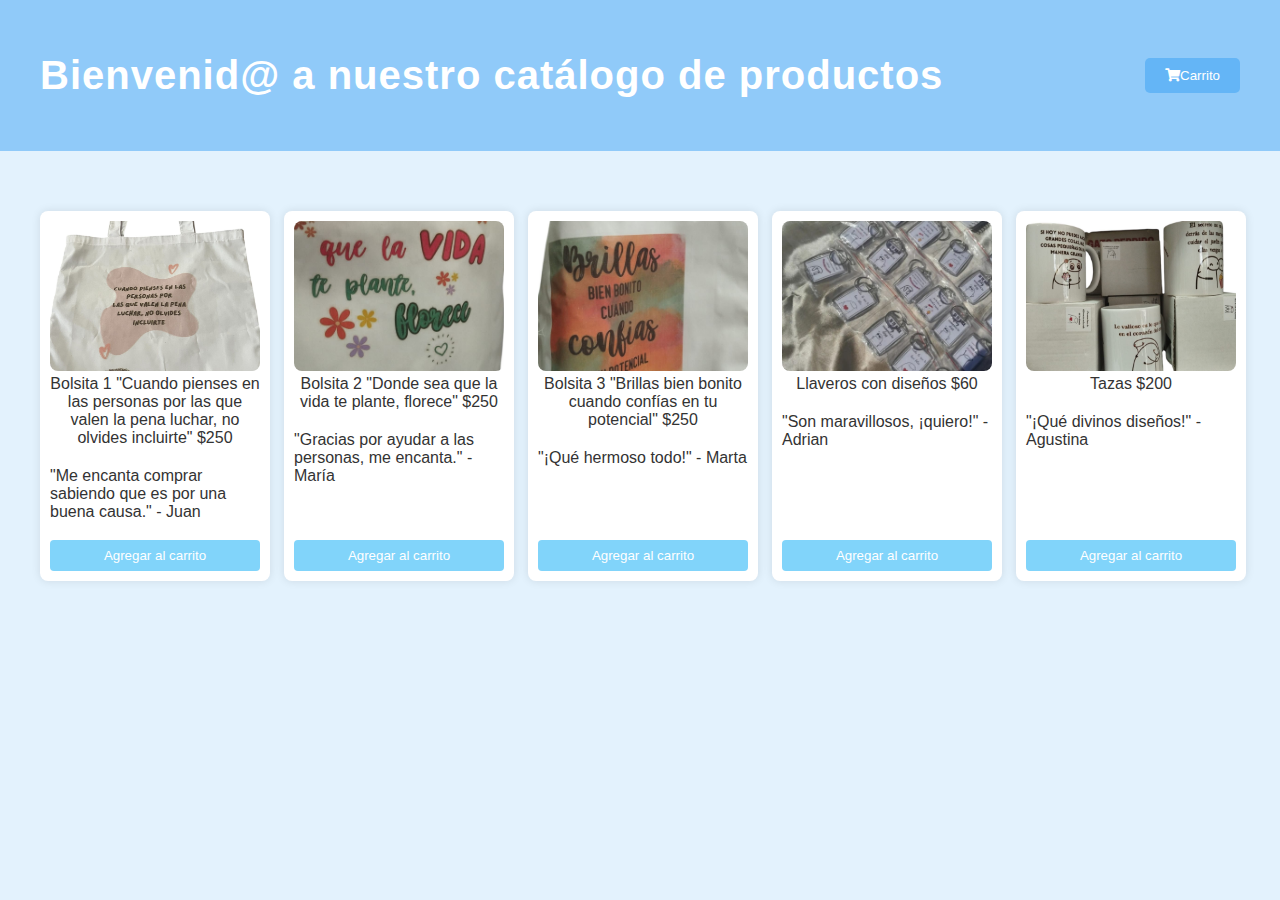
==== catalogo.html @ 3ae760f5 "mejore los colores y el tamaño del login" ====
<!DOCTYPE html>
<html lang="es">
<head>
    <meta charset="UTF-8">
    <meta name="viewport" content="width=device-width, initial-scale=1.0">
    <link rel="stylesheet" href="catalogo.css">
    <script src="script.js" defer></script>
    <link rel="stylesheet" href="https://cdnjs.cloudflare.com/ajax/libs/font-awesome/5.15.4/css/all.min.css">
    <title>Catálogo</title>
</head>
<body>
    <header>
        <div class="header-content">
            <h2>Bienvenid@ a nuestro catálogo de productos</h2>
            <button id="toggleCarritoBtn">
                <i class="fas fa-shopping-cart"></i>
                <span>Carrito</span>
            </button>
        </div>
    </header>

    <aside class="carrito-container" id="carritoContainer" style="display:none;">
        <h2>Carrito de Compras</h2>
        <div id="carritoItems">
            <p id="emptyCartMessage" class="empty-cart">El carrito está vacío.</p>
        </div>
        <div id="total">Total: $0</div>
        
        <button id="checkout" class="finalizar-compra-btn" onclick="finalizarCompra()">Finalizar Compra</button>
    </aside>

    <div class="main-container">
        <section class="catalog-container">
            <div class="product-grid">
                <div class="product">
                    <img src="bolsita1.1.jpg" width="200" alt="Bolsita 1 con el mensaje 'Cuando pienses en las personas por las que valen la pena luchar, no olvides incluirte'">
                    <div class="product-info">
                        <span>Bolsita 1 "Cuando pienses en las personas por las que valen la pena luchar, no olvides incluirte"</span>
                        <span>$250</span>
                    </div>
                    <p class="review">"Me encanta comprar sabiendo que es por una buena causa." - Juan</p>
                    <button onclick="agregarAlCarrito('Bolsita 1', 250)">Agregar al carrito</button>
                </div>

                <div class="product">
                    <img src="bolsita2.2.jpg" width="200" alt="Bolsita 2 'Donde sea que la vida te plante, florece'">
                    <div class="product-info">
                        <span>Bolsita 2 "Donde sea que la vida te plante, florece"</span>
                        <span>$250</span>
                    </div>
                    <p class="review">"Gracias por ayudar a las personas, me encanta." - María</p>
                    <button onclick="agregarAlCarrito('Bolsita 2', 250)">Agregar al carrito</button>
                </div>

                <div class="product">
                    <img src="bolsita3.3.jpg" alt="Bolsita 3 con el mensaje 'Brillas bien bonito cuando confías en tu potencial'" width="200">
                    <div class="product-info">
                        <span>Bolsita 3 "Brillas bien bonito cuando confías en tu potencial"</span>
                        <span>$250</span>
                    </div>
                    <p class="review">"¡Qué hermoso todo!" - Marta</p>
                    <button onclick="agregarAlCarrito('Bolsita 3', 250)">Agregar al carrito</button>
                </div>

                <div class="product">
                    <img src="llaveros.jpg" alt="Llaveros artesanales solidarios" width="200">
                    <div class="product-info">
                        <span>Llaveros con diseños</span>
                        <span>$60</span>
                    </div>
                    <p class="review">"Son maravillosos, ¡quiero!" - Adrian</p>
                    <button onclick="agregarAlCarrito('Llaveros', 60)">Agregar al carrito</button>
                </div>

                <div class="product">
                    <img src="tazas.1.jpg" alt="Tazas con diseños personalizados" width="200">
                    <div class="product-info">
                        <span>Tazas</span>
                        <span>$200</span>
                    </div>
                    <p class="review">"¡Qué divinos diseños!" - Agustina</p>
                    <button onclick="agregarAlCarrito('Tazas', 200)">Agregar al carrito</button>
                </div>
            </div>
        </section>
    </div>
</body>
</html>
---- catalogo.css ----
body {
    font-family: 'Poppins', sans-serif;
    background-color: #e3f2fd; /* Fondo celeste claro */
    margin: 0;
    padding: 0;
    color: #333;
    overflow-x: hidden;
}

/* Header */
header {
    text-align: center;
    padding: 20px;
    background-color: #90caf9; /* Celeste pastel */
    color: #fff;
    margin-bottom: 40px;
    position: relative;
}

.header-content {
    display: flex;
    justify-content: space-between;
    align-items: center;
    max-width: 1200px;
    margin: 0 auto;
}

h2 {
    font-size: 2.5rem;
    letter-spacing: 1px;
    flex: 1;
    text-align: left;
}

/* Botón de carrito */
#toggleCarritoBtn {
    background-color: #64b5f6; /* Celeste medio */
    color: white;
    border: none;
    padding: 10px 20px;
    cursor: pointer;
    border-radius: 5px;
    z-index: 1000;
    display: flex;
    align-items: center;
}

#toggleCarritoBtn img {
    width: 20px;
    height: 20px;
    margin-right: 8px;
}

#toggleCarritoBtn:hover {
    background-color: #42a5f5; /* Celeste más oscuro para hover */
}

/* Carrito dentro del encabezado */
.carrito-container {
    background-color: #f0f4ff; /* Fondo gris azulado claro */
    padding: 10px; /* Reducido padding para un contenedor más pequeño */
    width: 250px; /* Ancho reducido */
    position: absolute;
    top: 100px; /* Ajustado para estar más abajo y separado del botón */
    right: 20px;
    border: 2px solid #d7d7d7;
    border-radius: 10px;
    box-shadow: 0px 4px 20px rgba(0, 0, 0, 0.1);
    display: none;
    z-index: 999;
    max-height: 60vh; /* Limitar altura */
    overflow-y: auto;
    transition: transform 0.3s ease;
}

.carrito-container.open {
    display: block;
    transform: translateY(0);
}

/* Estilo del carrito */
.carrito-container h2 {
    margin-top: 0;
    font-size: 1.5rem; /* Ajustado para que sea más pequeño */
    color: #90caf9; /* Celeste pastel */
}

#carritoItems {
    margin: 10px 0; /* Ajustado para un espacio más pequeño */
}

/* Estilo de cada item en el carrito */
.carrito-item {
    padding: 10px; /* Ajustado para un padding más pequeño */
    border: 1px solid #ccc;
    margin: 5px 0; /* Ajustado para un margen más pequeño */
    border-radius: 5px;
    background-color: #ffffff; /* Fondo blanco para ítems */
    transition: background-color 0.2s;
}

.carrito-item:hover {
    background-color: #e1f5fe; /* Color celeste claro al pasar el mouse */
}

#total {
    font-size: 1.2rem; /* Ajustado para un tamaño más pequeño */
    margin-top: 10px; /* Ajustado para un margen más pequeño */
    font-weight: bold;
}

/* Botón de finalizar compra */
#checkout {
    background-color: #81d4fa; /* Celeste claro */
    color: white;
    padding: 10px 20px; /* Ajustado para un padding más pequeño */
    border: none;
    border-radius: 8px;
    cursor: pointer;
    font-size: 1rem; /* Tamaño de fuente ajustado */
    text-align: center;
    margin-top: 10px; /* Margen superior reducido */
    transition: background-color 0.3s ease, transform 0.2s;
    box-shadow: 0 4px 10px rgba(0, 0, 0, 0.2);
    width: 100%;
    border: 1px solid transparent;
}

#checkout:hover {
    background-color: #4fc3f7; /* Celeste más oscuro para hover */
    transform: scale(1.05);
    border: 1px solid #81d4fa; /* Borde en hover */
}

/* Agregar un efecto de foco */
#checkout:focus {
    outline: none;
    box-shadow: 0 0 0 2px rgba(255, 255, 255, 0.5), 0 0 0 4px rgba(129, 212, 250, 0.5);
}

/* Catálogo de productos */
.product-grid {
    display: grid;
    grid-template-columns: repeat(auto-fill, minmax(200px, 1fr));
    gap: 20px;
    padding: 20px;
    max-width: 1200px;
    margin: 0 auto;
}

/* Producto individual */
.product {
    width: 210px;
    height: 350px;
    background-color: #fff;
    padding: 10px;
    box-shadow: 0px 0px 10px rgba(0, 0, 0, 0.1);
    border-radius: 8px;
    transition: box-shadow 0.3s ease;
    display: flex;
    flex-direction: column;
    justify-content: space-between;
}

.product:hover {
    box-shadow: 0px 0px 15px rgba(0, 0, 0, 0.2);
}

.product img {
    width: 100%;
    height: 150px;
    border-radius: 8px;
    object-fit: cover;
}

.product-info {
    margin: 4px 0;
    font-size: 1rem;
    text-align: center;
}

/* Botón Agregar al carrito dentro del producto */
.product button {
    margin-top: auto;
    background-color: #81d4fa; /* Celeste claro */
    color: white;
    padding: 8px;
    border: none;
    border-radius: 4px;
    cursor: pointer;
    transition: background-color 0.3s ease;
    width: 100%;
}

.product button:hover {
    background-color: #4fc3f7; /* Celeste más oscuro para hover */
}

/* Estilo del carrito */
.remove-button {
    background-color: #e74c3c; /* Rojo para eliminar */
    color: white;
    padding: 5px 10px;
    border: none;
    cursor: pointer;
    margin-left: 10px;
    transition: background-color 0.3s ease;
}

.remove-button:hover {
    background-color: #c0392b; /* Rojo oscuro para hover */
}

/* Cart Empty Message */
.empty-cart {
    font-size: 1.2rem;
    color: #999;
}

/* Responsive Styles */
@media (max-width: 768px) {
    .header-content {
        flex-direction: column;
        align-items: center;
    }

    .product-grid {
        grid-template-columns: 1fr; /* Un solo producto por fila en pantallas pequeñas */
    }

    .carrito-container {
        position: relative;
        width: 100%;
        top: 0;
        right: 0;
    }

    #toggleCarritoBtn {
        margin-top: 10px;
    }
}
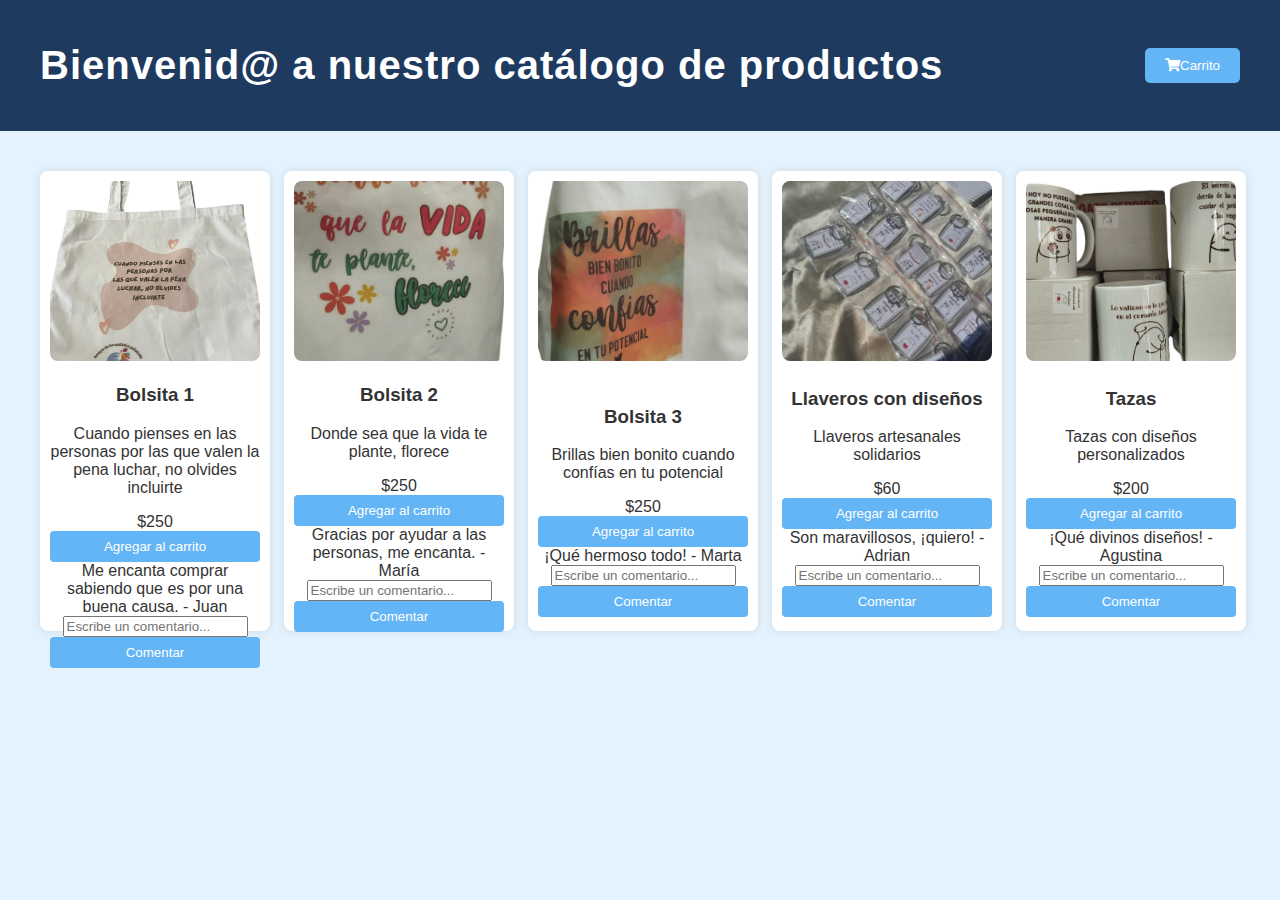
==== commit 7f46d21c: "hice cambios en la presentacion al finalizar la compra" ====
--- a/catalogo.html
+++ b/catalogo.html
@@ -31,63 +31,11 @@
 
     <div class="main-container">
         <section class="catalog-container">
-            <div class="product-grid">
-                <div class="product">
-                    <img src="bolsita1.1.jpg" width="200" alt="Bolsita 1 con el mensaje 'Cuando pienses en las personas por las que valen la pena luchar, no olvides incluirte'">
-                    <div class="product-info">
-                        <span>Bolsita 1 "Cuando pienses en las personas por las que valen la pena luchar, no olvides incluirte"</span>
-                        <span>$250</span>
-                    </div>
-                    <p class="review">"Me encanta comprar sabiendo que es por una buena causa." - Juan</p>
-                    <button onclick="agregarAlCarrito('Bolsita 1', 250)">Agregar al carrito</button>
-                </div>
-
-                <div class="product">
-                    <img src="bolsita2.2.jpg" width="200" alt="Bolsita 2 'Donde sea que la vida te plante, florece'">
-                    <div class="product-info">
-                        <span>Bolsita 2 "Donde sea que la vida te plante, florece"</span>
-                        <span>$250</span>
-                    </div>
-                    <p class="review">"Gracias por ayudar a las personas, me encanta." - María</p>
-                    <button onclick="agregarAlCarrito('Bolsita 2', 250)">Agregar al carrito</button>
-                </div>
-
-                <div class="product">
-                    <img src="bolsita3.3.jpg" alt="Bolsita 3 con el mensaje 'Brillas bien bonito cuando confías en tu potencial'" width="200">
-                    <div class="product-info">
-                        <span>Bolsita 3 "Brillas bien bonito cuando confías en tu potencial"</span>
-                        <span>$250</span>
-                    </div>
-                    <p class="review">"¡Qué hermoso todo!" - Marta</p>
-                    <button onclick="agregarAlCarrito('Bolsita 3', 250)">Agregar al carrito</button>
-                </div>
-
-                <div class="product">
-                    <img src="llaveros.jpg" alt="Llaveros artesanales solidarios" width="200">
-                    <div class="product-info">
-                        <span>Llaveros con diseños</span>
-                        <span>$60</span>
-                    </div>
-                    <p class="review">"Son maravillosos, ¡quiero!" - Adrian</p>
-                    <button onclick="agregarAlCarrito('Llaveros', 60)">Agregar al carrito</button>
-                </div>
-
-                <div class="product">
-                    <img src="tazas.1.jpg" alt="Tazas con diseños personalizados" width="200">
-                    <div class="product-info">
-                        <span>Tazas</span>
-                        <span>$200</span>
-                    </div>
-                    <p class="review">"¡Qué divinos diseños!" - Agustina</p>
-                    <button onclick="agregarAlCarrito('Tazas', 200)">Agregar al carrito</button>
-                </div>
+            <div class="product-grid" id="productGrid">
             </div>
         </section>
     </div>
+</div>
 </body>
 </html>
 
-
-
-
-
--- a/catalogo.css
+++ b/catalogo.css
@@ -1,3 +1,5 @@
+@import url('https://fonts.googleapis.com/css2?family=Arima:wght@100..700&family=Cormorant&display=swap');
+
 body {
     font-family: 'Poppins', sans-serif;
     background-color: #e3f2fd; /* Fondo celeste claro */
@@ -10,10 +12,10 @@
 /* Header */
 header {
     text-align: center;
-    padding: 20px;
-    background-color: #90caf9; /* Celeste pastel */
+    padding: 10px;
+    background-color: #1e3a5f; /* Azul oscuro */
     color: #fff;
-    margin-bottom: 40px;
+    margin-bottom: 20px;
     position: relative;
 }
 
@@ -34,7 +36,7 @@
 
 /* Botón de carrito */
 #toggleCarritoBtn {
-    background-color: #64b5f6; /* Celeste medio */
+    background-color: #64b5f6; 
     color: white;
     border: none;
     padding: 10px 20px;
@@ -52,13 +54,12 @@
 }
 
 #toggleCarritoBtn:hover {
-    background-color: #42a5f5; /* Celeste más oscuro para hover */
-}
-
-/* Carrito dentro del encabezado */
+    background-color: #42a5f5; 
+}
+
 .carrito-container {
-    background-color: #f0f4ff; /* Fondo gris azulado claro */
-    padding: 10px; /* Reducido padding para un contenedor más pequeño */
+    background-color: #f0f4ff; 
+    padding: 10px; 
     width: 250px; /* Ancho reducido */
     position: absolute;
     top: 100px; /* Ajustado para estar más abajo y separado del botón */
@@ -82,7 +83,7 @@
 .carrito-container h2 {
     margin-top: 0;
     font-size: 1.5rem; /* Ajustado para que sea más pequeño */
-    color: #90caf9; /* Celeste pastel */
+    color: #64b5f6; /* Azul claro */
 }
 
 #carritoItems {
@@ -132,7 +133,6 @@
     border: 1px solid #81d4fa; /* Borde en hover */
 }
 
-/* Agregar un efecto de foco */
 #checkout:focus {
     outline: none;
     box-shadow: 0 0 0 2px rgba(255, 255, 255, 0.5), 0 0 0 4px rgba(129, 212, 250, 0.5);
@@ -151,7 +151,7 @@
 /* Producto individual */
 .product {
     width: 210px;
-    height: 350px;
+    height: 440px;
     background-color: #fff;
     padding: 10px;
     box-shadow: 0px 0px 10px rgba(0, 0, 0, 0.1);
@@ -168,7 +168,7 @@
 
 .product img {
     width: 100%;
-    height: 150px;
+    height: 180px;
     border-radius: 8px;
     object-fit: cover;
 }
@@ -182,7 +182,7 @@
 /* Botón Agregar al carrito dentro del producto */
 .product button {
     margin-top: auto;
-    background-color: #81d4fa; /* Celeste claro */
+    background-color: #64b5f6; /* Azul claro */
     color: white;
     padding: 8px;
     border: none;
@@ -193,7 +193,7 @@
 }
 
 .product button:hover {
-    background-color: #4fc3f7; /* Celeste más oscuro para hover */
+    background-color: #42a5f5; /* Azul más oscuro para hover */
 }
 
 /* Estilo del carrito */
@@ -209,6 +209,61 @@
 
 .remove-button:hover {
     background-color: #c0392b; /* Rojo oscuro para hover */
+}
+
+/* Sector de comentarios */
+.comment-section {
+    display: flex;
+    flex-direction: column;
+    gap: 10px;
+    margin: 20px 0;
+}
+
+.comment {
+    background-color: #f0f4ff; /* Fondo azul claro */
+    border-left: 5px solid #64b5f6; /* Borde azul */
+    padding: 10px;
+    border-radius: 4px;
+    font-family: 'Cormorant', serif; /* Fuente del comentario */
+    color: #1e3a5f; /* Texto azul oscuro */
+    display: flex;
+    align-items: center;
+    height: 80px; /* Altura estándar para comentarios */
+    overflow: hidden;
+}
+
+.comment p {
+    margin: 0;
+    font-size: 1rem;
+    line-height: 1.5;
+    width: 100%;
+}
+
+/* Alineación de los textos y botones de comentarios */
+.comment-input-section {
+    display: flex;
+    gap: 10px;
+}
+
+.comment-input {
+    flex-grow: 1;
+    padding: 8px;
+    border-radius: 4px;
+    border: 1px solid #ccc;
+}
+
+.comment-button {
+    background-color: #64b5f6;
+    color: white;
+    padding: 8px 16px;
+    border: none;
+    border-radius: 4px;
+    cursor: pointer;
+    transition: background-color 0.3s ease;
+}
+
+.comment-button:hover {
+    background-color: #42a5f5;
 }
 
 /* Cart Empty Message */
@@ -225,7 +280,7 @@
     }
 
     .product-grid {
-        grid-template-columns: 1fr; /* Un solo producto por fila en pantallas pequeñas */
+        grid-template-columns: 1fr; 
     }
 
     .carrito-container {
@@ -239,3 +294,30 @@
         margin-top: 10px;
     }
 }
+
+.mensaje-gracias {
+    background-color: #d4edda; /* Color verde claro */
+    color: #155724; /* Texto en color verde oscuro */
+    padding: 20px;
+    border-radius: 8px;
+    margin: 20px auto;
+    width: 80%;
+    max-width: 600px;
+    text-align: center;
+    font-family: Arial, sans-serif;
+}
+
+.mensaje-gracias h3 {
+    font-size: 1.5rem;
+    font-weight: bold;
+}
+
+.mensaje-gracias p {
+    font-size: 1.1rem;
+}
+
+.mensaje-gracias pre {
+    background-color: #f8f9fa; /* Fondo gris claro para los detalles de la compra */
+    padding: 10px;
+    border-radius: 5px;
+}
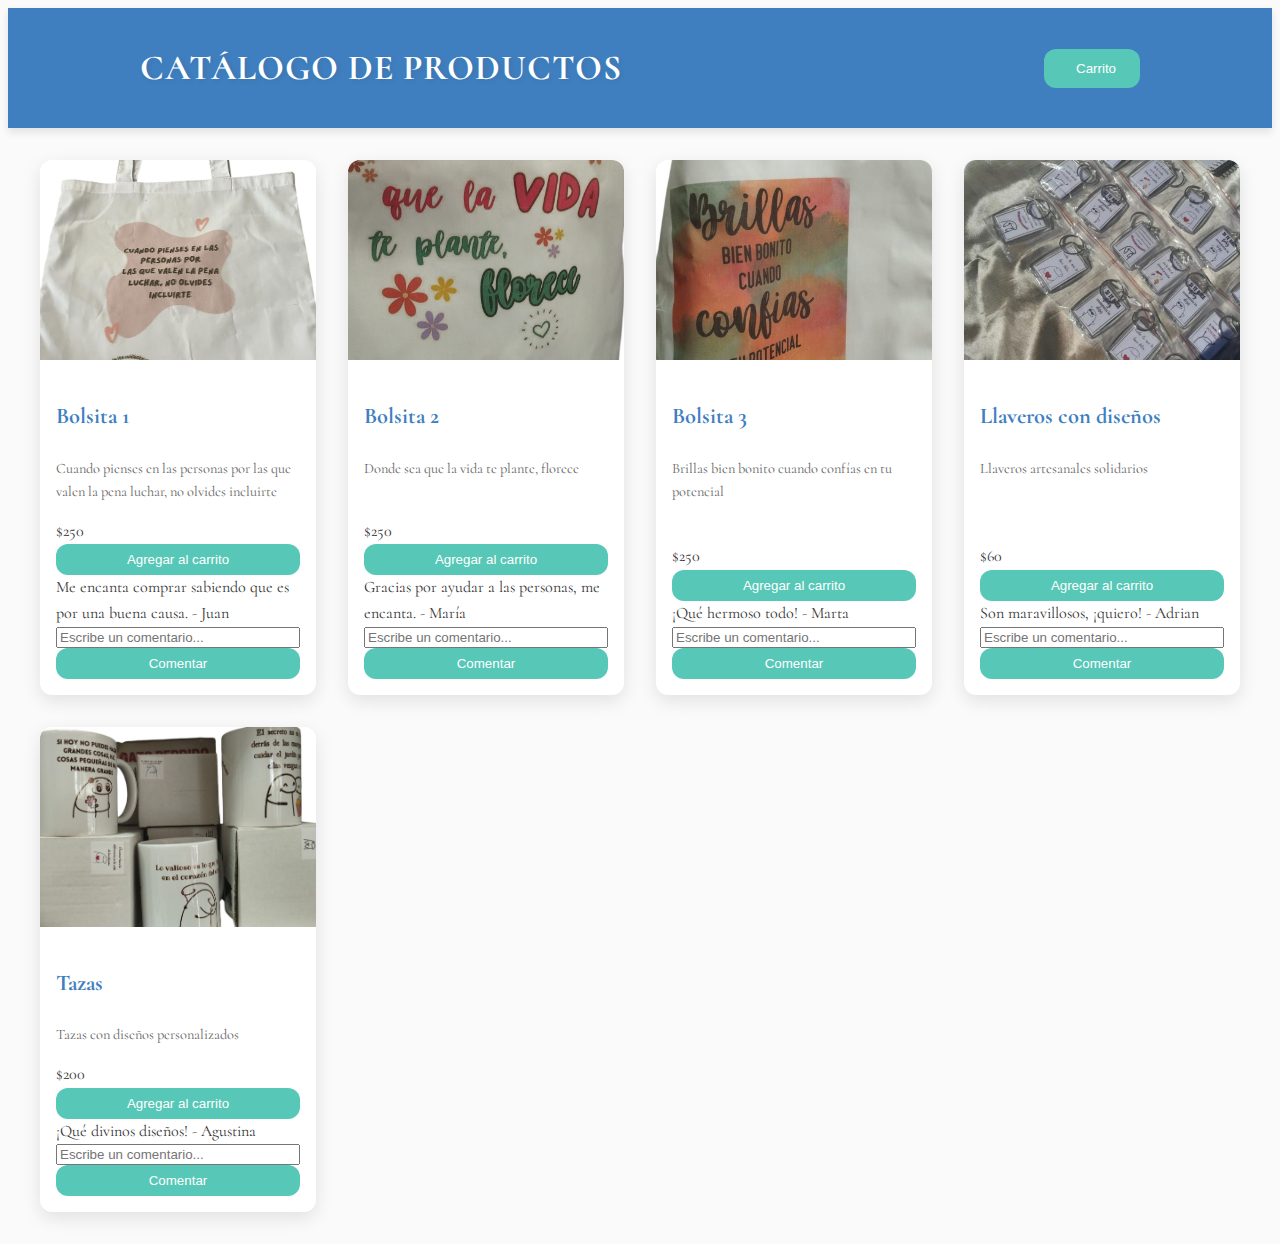
==== commit b3ed8eba: "agregue la alerta al agregar un comentario" ====
--- a/catalogo.html
+++ b/catalogo.html
@@ -5,37 +5,41 @@
     <meta name="viewport" content="width=device-width, initial-scale=1.0">
     <link rel="stylesheet" href="catalogo.css">
     <script src="script.js" defer></script>
-    <link rel="stylesheet" href="https://cdnjs.cloudflare.com/ajax/libs/font-awesome/5.15.4/css/all.min.css">
-    <title>Catálogo</title>
+    <link href="https://fonts.googleapis.com/css2?family=Arima:wght@100..700&family=Cormorant" rel="stylesheet">
+    <title>Catálogo de Productos</title>
 </head>
 <body>
     <header>
+        <div id="mensajeCompra" class="mensaje-gracias" style="display: none;"></div>
         <div class="header-content">
-            <h2>Bienvenid@ a nuestro catálogo de productos</h2>
-            <button id="toggleCarritoBtn">
+            <h1>Catálogo de Productos</h1>
+            <button id="toggleCarritoBtn" aria-label="Ver carrito">
                 <i class="fas fa-shopping-cart"></i>
                 <span>Carrito</span>
             </button>
         </div>
     </header>
 
-    <aside class="carrito-container" id="carritoContainer" style="display:none;">
-        <h2>Carrito de Compras</h2>
-        <div id="carritoItems">
-            <p id="emptyCartMessage" class="empty-cart">El carrito está vacío.</p>
-        </div>
-        <div id="total">Total: $0</div>
-        
-        <button id="checkout" class="finalizar-compra-btn" onclick="finalizarCompra()">Finalizar Compra</button>
-    </aside>
+    <main class="main-container">
+        <aside class="carrito-container" id="carritoContainer">
+            <h2>Carrito de Compras</h2>
+            <div id="carritoItems">
+                <p id="emptyCartMessage" class="empty-cart">El carrito está vacío.</p>
+            </div>
+            <div id="total">Total: $0</div>
+            <button id="checkout" class="finalizar-compra-btn" onclick="finalizarCompra()">Finalizar Compra</button>
+        </aside>
 
-    <div class="main-container">
         <section class="catalog-container">
-            <div class="product-grid" id="productGrid">
-            </div>
+            <div class="product-grid" id="productGrid"></div>
         </section>
-    </div>
-</div>
+    </main>
+    
+    <div id="overlay"></div>
+
+    <div id="comentarioAlerta" class="alerta-comentario hide">
+        <i class="fa fa-check-circle"></i> Comentario agregado exitosamente!
+        <button class="cerrar-alerta">&times;</button>
+    </div>    
 </body>
 </html>
-
--- a/catalogo.css
+++ b/catalogo.css
@@ -1,323 +1,354 @@
-@import url('https://fonts.googleapis.com/css2?family=Arima:wght@100..700&family=Cormorant&display=swap');
-
+:root {
+    --color-primary: #3f7fbf; /* Azul profesional y suave */
+    --color-secondary: #57c7b7; /* Verde agua más suave y fresco */
+    --color-accent: #ff8c42; /* Naranja cálido, pero no tan brillante */
+    --color-background: #fafafa; /* Fondo suave y claro */
+    --color-text: #333333; /* Texto oscuro, suave pero legible */
+    --color-white: #ffffff; /* Blanco puro */
+    --border-radius: 12px; /* Bordes más suaves */
+    --box-shadow: 0 6px 18px rgba(0, 0, 0, 0.1); /* Sombra más suave */
+}
+
+@import url('https://fonts.googleapis.com/css2?family=Arima:wght@100..700&family=Cormorant');
+
+/* ------------------------------------------------------------- */
+/* Fuentes */
 body {
-    font-family: 'Poppins', sans-serif;
-    background-color: #e3f2fd; /* Fondo celeste claro */
-    margin: 0;
-    padding: 0;
-    color: #333;
-    overflow-x: hidden;
-}
-
-/* Header */
+    font-family: 'Cormorant', serif;
+    background-color: var(--color-background);
+    color: var(--color-text);
+    line-height: 1.6;
+}
+
+/* ------------------------------------------------------------- */
+/* Estilos de contenedores */
+#mensajeCompra {
+    display: none;
+    position: fixed;
+    top: 50%;
+    left: 50%;
+    transform: translate(-50%, -50%);
+    background-color: var(--color-white);
+    padding: 2rem;
+    border-radius: var(--border-radius);
+    box-shadow: 0 4px 12px rgba(0, 0, 0, 0.15);
+    z-index: 1000;
+    max-width: 600px;
+    width: 100%;
+    text-align: center;
+    font-family: 'Roboto', sans-serif;
+}
+
+#overlay {
+    display: none;
+    position: fixed;
+    top: 0;
+    left: 0;
+    width: 100%;
+    height: 100%;
+    background-color: rgba(0, 0, 0, 0.4);
+    z-index: 999;
+}
+
+/* ------------------------------------------------------------- */
+/* Estilos de botones */
+.aceptar-btn, .finalizar-compra-btn, .remove-button, #toggleCarritoBtn {
+    background-color: var(--color-secondary);
+    color: var(--color-white);
+    border: none;
+    padding: 0.75rem 1.5rem;
+    border-radius: var(--border-radius);
+    cursor: pointer;
+    transition: background-color 0.3s ease, transform 0.2s ease;
+    font-weight: 500;
+    font-family: 'Roboto', sans-serif;
+}
+
+.aceptar-btn:hover, .finalizar-compra-btn:hover, #toggleCarritoBtn:hover {
+    background-color: #42a5f5;
+    transform: translateY(-2px);
+}
+
+.aceptar-btn {
+    background-color: #cf2323;
+    padding: 1rem 2rem;
+    font-size: 1.1rem;
+    font-weight: 600;
+    box-shadow: 0 4px 10px rgba(0, 0, 0, 0.2);
+}
+
+.aceptar-btn:hover {
+    background-color: #cf2323;
+    transform: translateY(-3px);
+    box-shadow: 0 6px 15px rgba(0, 0, 0, 0.3);
+}
+
+.remove-button {
+    background-color: #f44336;
+    font-weight: 600;
+    font-size: 0.9rem;
+    box-shadow: 0 4px 8px rgba(0, 0, 0, 0.15);
+    text-transform: uppercase;
+    letter-spacing: 0.5px;
+}
+
+.remove-button:hover {
+    background-color: #e53935;
+    transform: translateY(-3px);
+    box-shadow: 0 6px 15px rgba(0, 0, 0, 0.2);
+}
+
+#toggleCarritoBtn {
+    display: flex;
+    align-items: center;
+}
+
+#toggleCarritoBtn i {
+    margin-right: 0.5rem;
+}
+
+/* ------------------------------------------------------------- */
+/* Estructura de la página */
 header {
-    text-align: center;
-    padding: 10px;
-    background-color: #1e3a5f; /* Azul oscuro */
-    color: #fff;
-    margin-bottom: 20px;
-    position: relative;
+    background-color: var(--color-primary);
+    color: var(--color-white);
+    padding: 0.5rem;
+    box-shadow: 0 4px 8px rgba(0, 0, 0, 0.1);
 }
 
 .header-content {
     display: flex;
     justify-content: space-between;
     align-items: center;
+    max-width: 1000px;
+    margin: 0 auto;
+    padding: 0.02rem;
+}
+
+h1 {
+    font-size: 2.2rem;
+    font-family: 'Cormorant', serif;
+    color: var(--color-white);
+    text-transform: uppercase;
+    text-shadow: 2px 2px 5px rgba(0, 0, 0, 0.1);
+    letter-spacing: 1px;
+}
+
+.main-container {
+    display: flex;
     max-width: 1200px;
-    margin: 0 auto;
-}
-
-h2 {
-    font-size: 2.5rem;
-    letter-spacing: 1px;
-    flex: 1;
-    text-align: left;
-}
-
-/* Botón de carrito */
-#toggleCarritoBtn {
-    background-color: #64b5f6; 
-    color: white;
-    border: none;
-    padding: 10px 20px;
-    cursor: pointer;
-    border-radius: 5px;
-    z-index: 1000;
-    display: flex;
-    align-items: center;
-}
-
-#toggleCarritoBtn img {
-    width: 20px;
-    height: 20px;
-    margin-right: 8px;
-}
-
-#toggleCarritoBtn:hover {
-    background-color: #42a5f5; 
+    margin: 2rem auto;
+    padding: 0 1rem;
+    gap: 2rem;
 }
 
 .carrito-container {
-    background-color: #f0f4ff; 
-    padding: 10px; 
-    width: 250px; /* Ancho reducido */
-    position: absolute;
-    top: 100px; /* Ajustado para estar más abajo y separado del botón */
-    right: 20px;
-    border: 2px solid #d7d7d7;
-    border-radius: 10px;
-    box-shadow: 0px 4px 20px rgba(0, 0, 0, 0.1);
-    display: none;
-    z-index: 999;
-    max-height: 60vh; /* Limitar altura */
+    background-color: var(--color-white);
+    padding: 1.5rem;
+    border-radius: var(--border-radius);
+    box-shadow: var(--box-shadow);
+    width: 300px;
+    position: sticky;
+    top: 2rem;
+    align-self: flex-start;
+    max-height: calc(100vh - 4rem);
     overflow-y: auto;
-    transition: transform 0.3s ease;
-}
-
-.carrito-container.open {
-    display: block;
-    transform: translateY(0);
-}
-
-/* Estilo del carrito */
+}
+
 .carrito-container h2 {
-    margin-top: 0;
-    font-size: 1.5rem; /* Ajustado para que sea más pequeño */
-    color: #64b5f6; /* Azul claro */
+    margin-bottom: 1rem;
+    font-size: 1.4rem;
+    color: var(--color-primary);
+    border-bottom: 2px solid var(--color-accent);
+    padding-bottom: 0.5rem;
 }
 
 #carritoItems {
-    margin: 10px 0; /* Ajustado para un espacio más pequeño */
-}
-
-/* Estilo de cada item en el carrito */
-.carrito-item {
-    padding: 10px; /* Ajustado para un padding más pequeño */
-    border: 1px solid #ccc;
-    margin: 5px 0; /* Ajustado para un margen más pequeño */
-    border-radius: 5px;
-    background-color: #ffffff; /* Fondo blanco para ítems */
-    transition: background-color 0.2s;
-}
-
-.carrito-item:hover {
-    background-color: #e1f5fe; /* Color celeste claro al pasar el mouse */
+    margin-bottom: 1rem;
 }
 
 #total {
-    font-size: 1.2rem; /* Ajustado para un tamaño más pequeño */
-    margin-top: 10px; /* Ajustado para un margen más pequeño */
     font-weight: bold;
-}
-
-/* Botón de finalizar compra */
-#checkout {
-    background-color: #81d4fa; /* Celeste claro */
-    color: white;
-    padding: 10px 20px; /* Ajustado para un padding más pequeño */
-    border: none;
-    border-radius: 8px;
-    cursor: pointer;
-    font-size: 1rem; /* Tamaño de fuente ajustado */
+    margin: 1rem 0;
+    font-size: 1.1rem;
+}
+
+.mensaje-gracias {
+    background-color: #d4edda;
+    color: #155724;
+    padding: 2rem;
+    border-radius: var(--border-radius);
     text-align: center;
-    margin-top: 10px; /* Margen superior reducido */
-    transition: background-color 0.3s ease, transform 0.2s;
-    box-shadow: 0 4px 10px rgba(0, 0, 0, 0.2);
-    width: 100%;
-    border: 1px solid transparent;
-}
-
-#checkout:hover {
-    background-color: #4fc3f7; /* Celeste más oscuro para hover */
-    transform: scale(1.05);
-    border: 1px solid #81d4fa; /* Borde en hover */
-}
-
-#checkout:focus {
-    outline: none;
-    box-shadow: 0 0 0 2px rgba(255, 255, 255, 0.5), 0 0 0 4px rgba(129, 212, 250, 0.5);
-}
-
-/* Catálogo de productos */
+    max-width: 600px;
+    margin: 2rem auto;
+    box-shadow: var(--box-shadow);
+}
+
+/* ------------------------------------------------------------- */
+/* Contenedores de productos */
+.catalog-container {
+    flex-grow: 1;
+}
+
 .product-grid {
     display: grid;
-    grid-template-columns: repeat(auto-fill, minmax(200px, 1fr));
-    gap: 20px;
-    padding: 20px;
-    max-width: 1200px;
-    margin: 0 auto;
-}
-
-/* Producto individual */
+    grid-template-columns: repeat(auto-fill, minmax(250px, 1fr));
+    gap: 2rem;
+}
+
 .product {
-    width: 210px;
-    height: 440px;
-    background-color: #fff;
-    padding: 10px;
-    box-shadow: 0px 0px 10px rgba(0, 0, 0, 0.1);
-    border-radius: 8px;
-    transition: box-shadow 0.3s ease;
+    background-color: var(--color-white);
+    border-radius: var(--border-radius);
+    box-shadow: var(--box-shadow);
+    overflow: hidden;
+    transition: transform 0.3s ease, box-shadow 0.3s ease;
     display: flex;
     flex-direction: column;
-    justify-content: space-between;
+    height: 100%;
 }
 
 .product:hover {
-    box-shadow: 0px 0px 15px rgba(0, 0, 0, 0.2);
+    transform: translateY(-5px);
+    box-shadow: 0 4px 8px rgba(0, 0, 0, 0.15);
 }
 
 .product img {
     width: 100%;
-    height: 180px;
-    border-radius: 8px;
+    height: 200px;
     object-fit: cover;
 }
 
 .product-info {
-    margin: 4px 0;
-    font-size: 1rem;
-    text-align: center;
-}
-
-/* Botón Agregar al carrito dentro del producto */
+    padding: 1rem;
+    display: flex;
+    flex-direction: column;
+    flex-grow: 1;
+}
+
+.product h3 {
+    margin-bottom: 0.5rem;
+    font-size: 1.4rem;
+    color: var(--color-primary);
+}
+
+.product p {
+    margin-bottom: 1rem;
+    font-size: 0.9rem;
+    color: #666;
+    flex-grow: 1;
+}
+
+.product .price {
+    font-weight: bold;
+    font-size: 1.2rem;
+    margin-bottom: 0.5rem;
+}
+
 .product button {
-    margin-top: auto;
-    background-color: #64b5f6; /* Azul claro */
-    color: white;
-    padding: 8px;
+    background-color: var(--color-secondary);
+    color: var(--color-white);
     border: none;
-    border-radius: 4px;
+    padding: 0.5rem;
+    border-radius: var(--border-radius);
     cursor: pointer;
     transition: background-color 0.3s ease;
+    font-weight: 500;
+    margin-top: auto;
+}
+
+.product button:hover {
+    background-color: #42a5f5;
+}
+
+/* ------------------------------------------------------------- */
+/* Comentarios */
+.comment {
+    background-color: #f4f9fb;
+    border-left: 4px solid var(--color-secondary);
+    padding: 0.75rem;
+    margin-bottom: 0.75rem;
+    font-family: 'Cormorant', serif;
+    font-size: 0.95rem;
+    border-radius: 0 var(--border-radius) var(--border-radius) 0;
+}
+
+.comment p {
+    color: #333;
+}
+
+.comment-footer {
+    display: flex;
+    justify-content: space-between;
+    align-items: center;
+    margin-top: 0.5rem;
+}
+
+.comment-footer span {
+    font-weight: 600;
+    font-size: 0.9rem;
+    color: #999;
+}
+
+/* Estilo para la alerta de comentario */
+.alerta-comentario {
+    position: fixed;
+    top: 20px;
+    left: 50%;
+    transform: translateX(-50%);
+    background-color: #d4edda; /* Verde claro para el éxito */
+    color: #155724; /* Color oscuro para el texto */
+    padding: 1rem;
+    border-radius: var(--border-radius);
+    box-shadow: var(--box-shadow);
+    z-index: 1001;
+    max-width: 500px;
     width: 100%;
-}
-
-.product button:hover {
-    background-color: #42a5f5; /* Azul más oscuro para hover */
-}
-
-/* Estilo del carrito */
-.remove-button {
-    background-color: #e74c3c; /* Rojo para eliminar */
-    color: white;
-    padding: 5px 10px;
+    display: none; /* Ocultada por defecto */
+    align-items: center;
+    justify-content: space-between;
+    font-family: 'Roboto', sans-serif;
+    font-size: 1rem;
+    animation: fadeIn 0.5s ease-in-out;
+}
+
+.alerta-comentario i {
+    margin-right: 1rem;
+}
+
+.alerta-comentario button {
+    background: transparent;
     border: none;
+    color: #155724;
+    font-size: 1.2rem;
     cursor: pointer;
-    margin-left: 10px;
-    transition: background-color 0.3s ease;
-}
-
-.remove-button:hover {
-    background-color: #c0392b; /* Rojo oscuro para hover */
-}
-
-/* Sector de comentarios */
-.comment-section {
-    display: flex;
-    flex-direction: column;
-    gap: 10px;
-    margin: 20px 0;
-}
-
-.comment {
-    background-color: #f0f4ff; /* Fondo azul claro */
-    border-left: 5px solid #64b5f6; /* Borde azul */
-    padding: 10px;
-    border-radius: 4px;
-    font-family: 'Cormorant', serif; /* Fuente del comentario */
-    color: #1e3a5f; /* Texto azul oscuro */
-    display: flex;
-    align-items: center;
-    height: 80px; /* Altura estándar para comentarios */
-    overflow: hidden;
-}
-
-.comment p {
-    margin: 0;
-    font-size: 1rem;
-    line-height: 1.5;
-    width: 100%;
-}
-
-/* Alineación de los textos y botones de comentarios */
-.comment-input-section {
-    display: flex;
-    gap: 10px;
-}
-
-.comment-input {
-    flex-grow: 1;
-    padding: 8px;
-    border-radius: 4px;
-    border: 1px solid #ccc;
-}
-
-.comment-button {
-    background-color: #64b5f6;
-    color: white;
-    padding: 8px 16px;
-    border: none;
-    border-radius: 4px;
-    cursor: pointer;
-    transition: background-color 0.3s ease;
-}
-
-.comment-button:hover {
-    background-color: #42a5f5;
-}
-
-/* Cart Empty Message */
-.empty-cart {
-    font-size: 1.2rem;
-    color: #999;
-}
-
-/* Responsive Styles */
+    font-weight: bold;
+}
+
+.alerta-comentario button:hover {
+    color: #004d21;
+}
+
+/* Animación para hacer que la alerta aparezca */
+@keyframes fadeIn {
+    0% { opacity: 0; }
+    100% { opacity: 1; }
+}
+
+/* Estilo cuando la alerta se oculte */
+.alerta-comentario.hide {
+    display: none;
+}
+
+/* ------------------------------------------------------------- */
+/* Responsividad */
 @media (max-width: 768px) {
-    .header-content {
+    .main-container {
         flex-direction: column;
-        align-items: center;
     }
 
-    .product-grid {
-        grid-template-columns: 1fr; 
+    .carrito-container {
+        position: static;
+        width: 100%;
+        margin-top: 2rem;
     }
-
-    .carrito-container {
-        position: relative;
-        width: 100%;
-        top: 0;
-        right: 0;
-    }
-
-    #toggleCarritoBtn {
-        margin-top: 10px;
-    }
-}
-
-.mensaje-gracias {
-    background-color: #d4edda; /* Color verde claro */
-    color: #155724; /* Texto en color verde oscuro */
-    padding: 20px;
-    border-radius: 8px;
-    margin: 20px auto;
-    width: 80%;
-    max-width: 600px;
-    text-align: center;
-    font-family: Arial, sans-serif;
-}
-
-.mensaje-gracias h3 {
-    font-size: 1.5rem;
-    font-weight: bold;
-}
-
-.mensaje-gracias p {
-    font-size: 1.1rem;
-}
-
-.mensaje-gracias pre {
-    background-color: #f8f9fa; /* Fondo gris claro para los detalles de la compra */
-    padding: 10px;
-    border-radius: 5px;
-}
+}
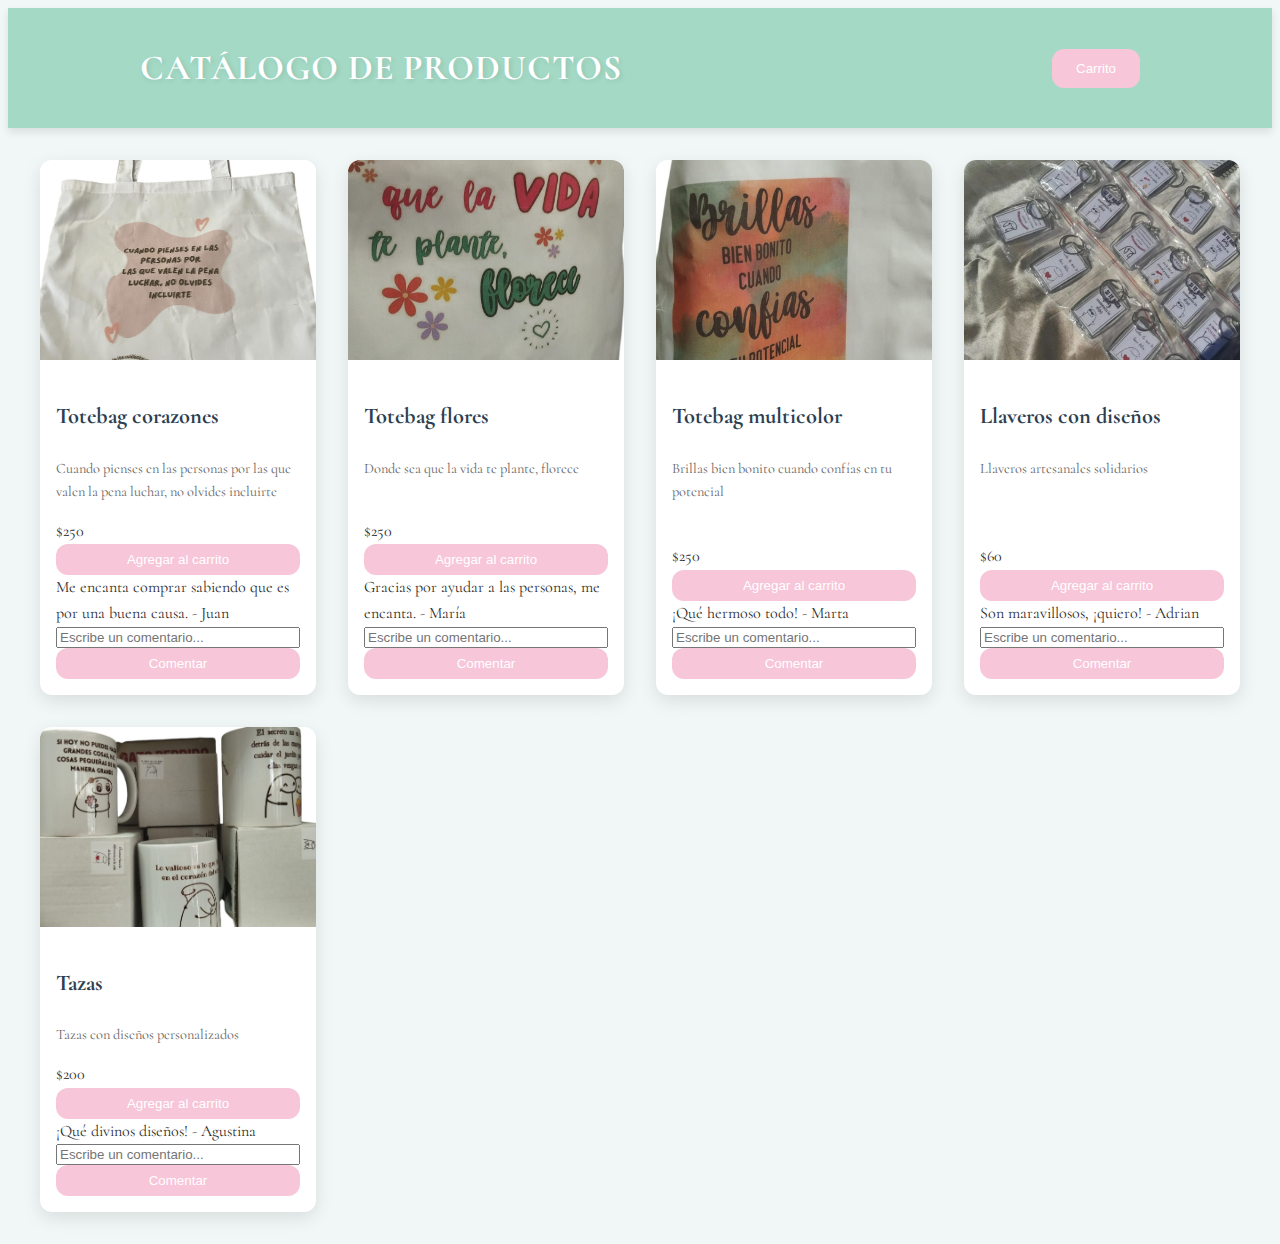
==== commit b8e7d5e3: "modifique los colores de los botones" ====
--- a/catalogo.html
+++ b/catalogo.html
@@ -37,6 +37,11 @@
     
     <div id="overlay"></div>
 
+    <div id="comentarioVacioAlerta" class="alerta" style="display:none;">
+        <p>Por favor, agrega un comentario.</p>
+        <button class="cerrar-alerta">Aceptar</button>
+    </div>
+
     <div id="comentarioAlerta" class="alerta-comentario hide">
         <i class="fa fa-check-circle"></i> Comentario agregado exitosamente!
         <button class="cerrar-alerta">&times;</button>
--- a/catalogo.css
+++ b/catalogo.css
@@ -1,18 +1,16 @@
 :root {
-    --color-primary: #3f7fbf; /* Azul profesional y suave */
-    --color-secondary: #57c7b7; /* Verde agua más suave y fresco */
-    --color-accent: #ff8c42; /* Naranja cálido, pero no tan brillante */
-    --color-background: #fafafa; /* Fondo suave y claro */
-    --color-text: #333333; /* Texto oscuro, suave pero legible */
+    --color-primary: #2c3e50; /* Azul como base */
+    --color-secondary: #a3d9c5; /* Verde agua suave */
+    --color-accent: #f7c6d9; /* Rosa pastel */
+    --color-background: #f1f7f6; /* Fondo claro */
+    --color-text: #2b2b2b; /* Texto oscuro */
     --color-white: #ffffff; /* Blanco puro */
-    --border-radius: 12px; /* Bordes más suaves */
-    --box-shadow: 0 6px 18px rgba(0, 0, 0, 0.1); /* Sombra más suave */
+    --border-radius: 12px; /* Bordes suaves */
+    --box-shadow: 0 6px 18px rgba(0, 0, 0, 0.1); /* Sombra suave */
 }
 
 @import url('https://fonts.googleapis.com/css2?family=Arima:wght@100..700&family=Cormorant');
 
-/* ------------------------------------------------------------- */
-/* Fuentes */
 body {
     font-family: 'Cormorant', serif;
     background-color: var(--color-background);
@@ -20,8 +18,6 @@
     line-height: 1.6;
 }
 
-/* ------------------------------------------------------------- */
-/* Estilos de contenedores */
 #mensajeCompra {
     display: none;
     position: fixed;
@@ -33,8 +29,8 @@
     border-radius: var(--border-radius);
     box-shadow: 0 4px 12px rgba(0, 0, 0, 0.15);
     z-index: 1000;
-    max-width: 600px;
-    width: 100%;
+    width: 70%;
+    height: auto;
     text-align: center;
     font-family: 'Roboto', sans-serif;
 }
@@ -50,67 +46,58 @@
     z-index: 999;
 }
 
-/* ------------------------------------------------------------- */
-/* Estilos de botones */
 .aceptar-btn, .finalizar-compra-btn, .remove-button, #toggleCarritoBtn {
-    background-color: var(--color-secondary);
+    background-color: var(--color-accent); /* Rosa pastel */
     color: var(--color-white);
     border: none;
     padding: 0.75rem 1.5rem;
     border-radius: var(--border-radius);
     cursor: pointer;
-    transition: background-color 0.3s ease, transform 0.2s ease;
+    transition: background-color 0.3s ease, transform 0.2s ease, box-shadow 0.3s ease;
     font-weight: 500;
     font-family: 'Roboto', sans-serif;
 }
 
-.aceptar-btn:hover, .finalizar-compra-btn:hover, #toggleCarritoBtn:hover {
-    background-color: #42a5f5;
-    transform: translateY(-2px);
-}
-
 .aceptar-btn {
-    background-color: #cf2323;
     padding: 1rem 2rem;
     font-size: 1.1rem;
     font-weight: 600;
-    box-shadow: 0 4px 10px rgba(0, 0, 0, 0.2);
+    box-shadow: 0 4px 10px rgba(0, 0, 0, 0.1);
 }
 
 .aceptar-btn:hover {
-    background-color: #cf2323;
+    background-color: #e694a9; /* Rosa pastel más oscuro */
     transform: translateY(-3px);
-    box-shadow: 0 6px 15px rgba(0, 0, 0, 0.3);
+    box-shadow: 0 6px 15px rgba(0, 0, 0, 0.2);
 }
 
 .remove-button {
-    background-color: #f44336;
+    background-color: #f44336; /* Rojo suave */
     font-weight: 600;
-    font-size: 0.9rem;
-    box-shadow: 0 4px 8px rgba(0, 0, 0, 0.15);
+    font-size: 0.8rem; /* Reducir el tamaño de la fuente */
+    padding: 0.5rem 1rem; /* Reducir el tamaño del padding */
+    box-shadow: 0 4px 8px rgba(0, 0, 0, 0.1);
     text-transform: uppercase;
     letter-spacing: 0.5px;
 }
 
 .remove-button:hover {
-    background-color: #e53935;
+    background-color: #d32f2f; /* Rojo más intenso */
     transform: translateY(-3px);
     box-shadow: 0 6px 15px rgba(0, 0, 0, 0.2);
 }
 
 #toggleCarritoBtn {
-    display: flex;
-    align-items: center;
-}
-
-#toggleCarritoBtn i {
-    margin-right: 0.5rem;
-}
-
-/* ------------------------------------------------------------- */
-/* Estructura de la página */
+    background-color: var(--color-accent); /* Rosa pastel */
+}
+
+#toggleCarritoBtn:hover {
+    background-color: #e694a9;
+    transform: translateY(-2px);
+}
+
 header {
-    background-color: var(--color-primary);
+    background-color: var(--color-secondary); /* Verde agua */
     color: var(--color-white);
     padding: 0.5rem;
     box-shadow: 0 4px 8px rgba(0, 0, 0, 0.1);
@@ -174,8 +161,8 @@
 }
 
 .mensaje-gracias {
-    background-color: #d4edda;
-    color: #155724;
+    background-color: #c8e6c9;
+    color: #388e3c;
     padding: 2rem;
     border-radius: var(--border-radius);
     text-align: center;
@@ -184,8 +171,6 @@
     box-shadow: var(--box-shadow);
 }
 
-/* ------------------------------------------------------------- */
-/* Contenedores de productos */
 .catalog-container {
     flex-grow: 1;
 }
@@ -245,7 +230,7 @@
 }
 
 .product button {
-    background-color: var(--color-secondary);
+    background-color: var(--color-accent); /* Rosa pastel */
     color: var(--color-white);
     border: none;
     padding: 0.5rem;
@@ -257,76 +242,151 @@
 }
 
 .product button:hover {
-    background-color: #42a5f5;
+    background-color: #e694a9; /* Rosa pastel más oscuro */
+}
+
+#comment-section {
+    margin-top: 2rem;
+}
+
+.comment-container {
+    background-color: var(--color-background);
+    padding: 1rem;
+    border-radius: var(--border-radius);
+    box-shadow: var(--box-shadow);
+}
+
+.comment-container h2 {
+    font-size: 1.4rem;
+    color: var(--color-primary);
+}
+
+.comment-container .comment {
+    background-color: var(--color-white);
+    padding: 1rem;
+    border-radius: var(--border-radius);
+    margin-top: 1rem;
+    box-shadow: var(--box-shadow);
+}
+
+.comment-container .comment p {
+    color: #555;
+}
+
+.comment-container .comment .user-name {
+    font-weight: bold;
+    margin-bottom: 0.5rem;
+}
+
+.alerta-comentario-agregado {
+    position: fixed;
+    top: 50%;
+    left: 50%;
+    transform: translate(-50%, -50%);
+    background-color: #d4edda; /* Verde claro */
+    color: #155724; /* Verde oscuro */
+    padding: 1.5rem 2rem;
+    border-radius: var(--border-radius);
+    box-shadow: var(--box-shadow);
+    font-size: 1.2rem;
+    z-index: 1000;
+    display: none;
+    animation: fadeIn 0.5s ease-in-out;
+}
+
+.alerta-comentario-agregado button {
+    background-color: #28a745; /* Verde */
+    color: #ffffff; /* Blanco */
+    border: none;
+    padding: 0.75rem 1.5rem;
+    border-radius: var(--border-radius);
+    cursor: pointer;
+    font-size: 1rem;
+    font-weight: 500;
+    transition: background-color 0.3s ease, transform 0.2s ease, box-shadow 0.3s ease;
+}
+
+.alerta-comentario-agregado button:hover {
+    background-color: #218838; /* Verde más oscuro */
+    transform: translateY(-3px);
+    box-shadow: 0 4px 8px rgba(0, 0, 0, 0.1);
+}
+
+/* Animación para hacer que la alerta aparezca */
+@keyframes fadeIn {
+    0% { opacity: 0; }
+    100% { opacity: 1; }
+}
+
+/* Estilo para ocultar la alerta */
+.alerta-comentario-agregado.hide {
+    display: none;
+}
+
+.alerta-comentario-vacio {
+    position: fixed;
+    top: 50%;
+    left: 50%;
+    transform: translate(-50%, -50%);
+    background-color: #f44336; /* Rojo más intenso */
+    color: #ffffff; /* Blanco para el texto */
+    padding: 1.5rem 2rem;
+    border-radius: var(--border-radius);
+    box-shadow: var(--box-shadow);
+    font-size: 1.2rem;
+    z-index: 1000;
+}
+
+.alerta-comentario-vacio button {
+    background-color: #d32f2f; /* Rojo más oscuro para el botón */
+    color: var(--color-white);
+    border: none;
+    padding: 0.75rem 1.5rem;
+    border-radius: var(--border-radius);
+    cursor: pointer;
+    margin-top: 1rem;
+    font-weight: 500;
+}
+
+.alerta-comentario-vacio button:hover {
+    background-color: #b71c1c; /* Rojo más oscuro al pasar el ratón */
+    transform: translateY(-3px);
+}
+
+.comment-form textarea {
+    border: 2px solid var(--color-primary);
+    padding: 1rem;
+    width: 100%;
+    padding: 0.75rem;
+    border-radius: var(--border-radius);
+    font-size: 1rem;
+    resize: vertical;
+    box-sizing: border-box;
+}
+
+.comment-form textarea:focus {
+    outline: none;
+    border-color: #f44336; /* Rojo intenso */
+}
+
+.comment-form button {
+    background-color: #f44336; /* Rojo para el botón */
+    color: var(--color-white);
+    border: none;
+    padding: 0.75rem 1.5rem;
+    border-radius: var(--border-radius);
+    font-size: 1rem;
+    cursor: pointer;
+    font-weight: 500;
+    transition: background-color 0.3s ease;
+}
+
+.comment-form button:hover {
+    background-color: #d32f2f; /* Rojo más oscuro al pasar el ratón */
+    transform: translateY(-2px);
 }
 
 /* ------------------------------------------------------------- */
-/* Comentarios */
-.comment {
-    background-color: #f4f9fb;
-    border-left: 4px solid var(--color-secondary);
-    padding: 0.75rem;
-    margin-bottom: 0.75rem;
-    font-family: 'Cormorant', serif;
-    font-size: 0.95rem;
-    border-radius: 0 var(--border-radius) var(--border-radius) 0;
-}
-
-.comment p {
-    color: #333;
-}
-
-.comment-footer {
-    display: flex;
-    justify-content: space-between;
-    align-items: center;
-    margin-top: 0.5rem;
-}
-
-.comment-footer span {
-    font-weight: 600;
-    font-size: 0.9rem;
-    color: #999;
-}
-
-/* Estilo para la alerta de comentario */
-.alerta-comentario {
-    position: fixed;
-    top: 20px;
-    left: 50%;
-    transform: translateX(-50%);
-    background-color: #d4edda; /* Verde claro para el éxito */
-    color: #155724; /* Color oscuro para el texto */
-    padding: 1rem;
-    border-radius: var(--border-radius);
-    box-shadow: var(--box-shadow);
-    z-index: 1001;
-    max-width: 500px;
-    width: 100%;
-    display: none; /* Ocultada por defecto */
-    align-items: center;
-    justify-content: space-between;
-    font-family: 'Roboto', sans-serif;
-    font-size: 1rem;
-    animation: fadeIn 0.5s ease-in-out;
-}
-
-.alerta-comentario i {
-    margin-right: 1rem;
-}
-
-.alerta-comentario button {
-    background: transparent;
-    border: none;
-    color: #155724;
-    font-size: 1.2rem;
-    cursor: pointer;
-    font-weight: bold;
-}
-
-.alerta-comentario button:hover {
-    color: #004d21;
-}
 
 /* Animación para hacer que la alerta aparezca */
 @keyframes fadeIn {
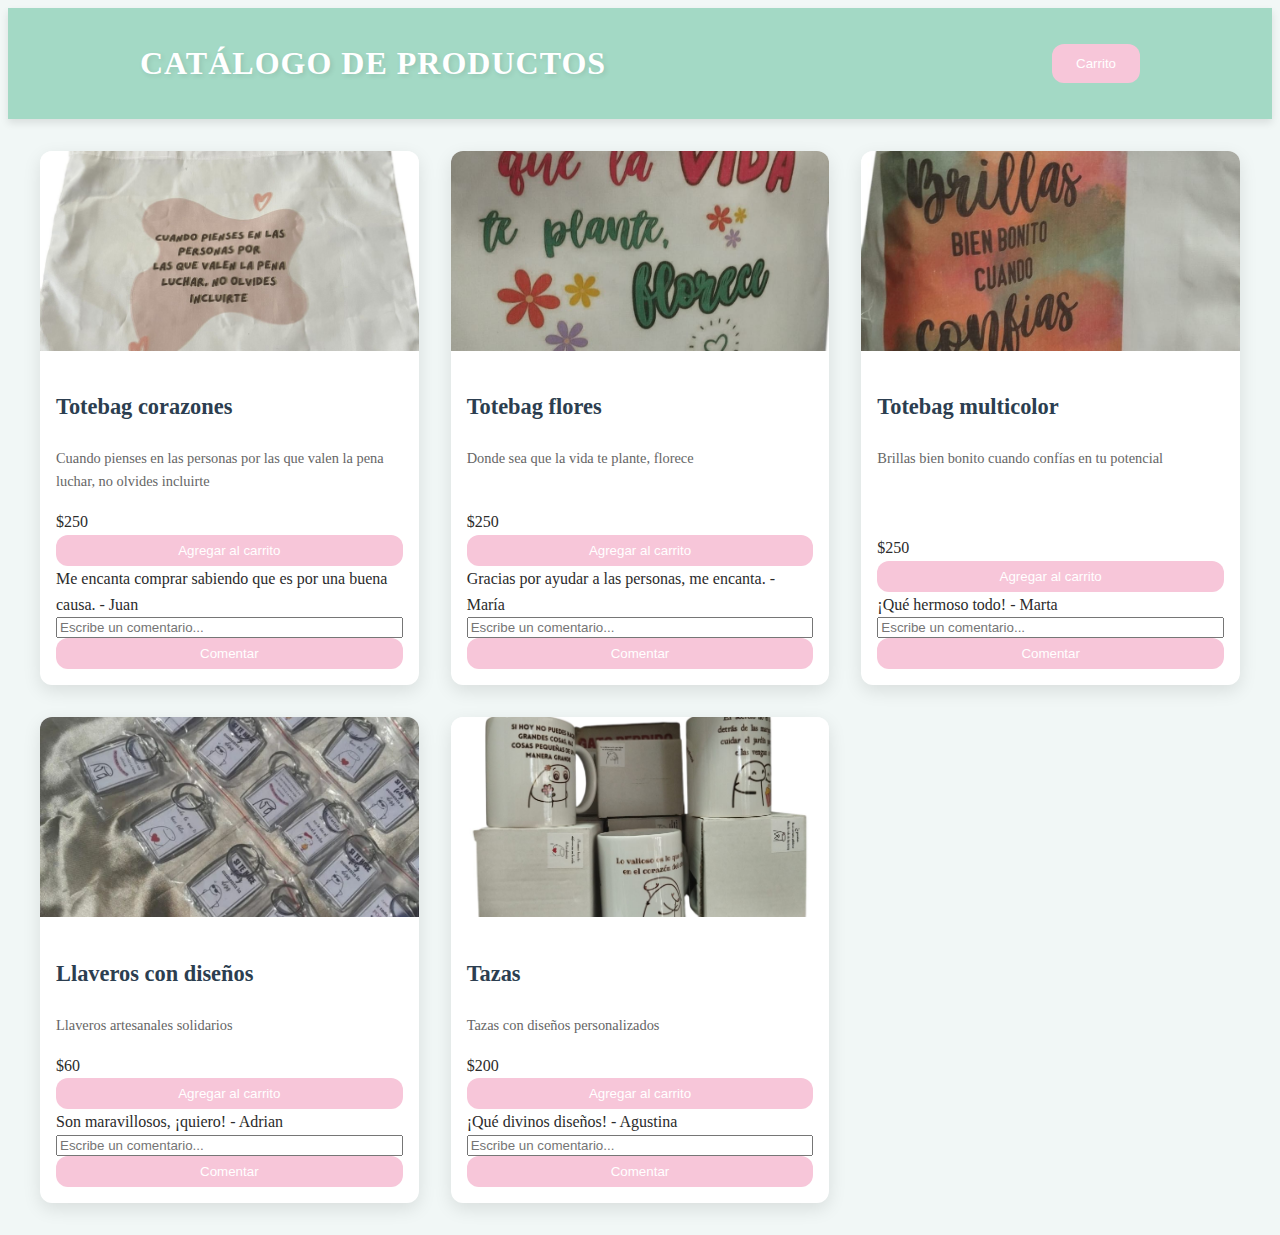
==== commit ff1a422f: "modifique el css del catalogo y cambie el tipo de letra" ====
--- a/catalogo.html
+++ b/catalogo.html
@@ -5,7 +5,7 @@
     <meta name="viewport" content="width=device-width, initial-scale=1.0">
     <link rel="stylesheet" href="catalogo.css">
     <script src="script.js" defer></script>
-    <link href="https://fonts.googleapis.com/css2?family=Arima:wght@100..700&family=Cormorant" rel="stylesheet">
+    <link href="https://fonts.googleapis.com/css2?family=Lato:wght@300;400;700&display=swap" rel="stylesheet">
     <title>Catálogo de Productos</title>
 </head>
 <body>
--- a/catalogo.css
+++ b/catalogo.css
@@ -1,414 +1,498 @@
-:root {
-    --color-primary: #2c3e50; /* Azul como base */
-    --color-secondary: #a3d9c5; /* Verde agua suave */
-    --color-accent: #f7c6d9; /* Rosa pastel */
-    --color-background: #f1f7f6; /* Fondo claro */
-    --color-text: #2b2b2b; /* Texto oscuro */
-    --color-white: #ffffff; /* Blanco puro */
-    --border-radius: 12px; /* Bordes suaves */
-    --box-shadow: 0 6px 18px rgba(0, 0, 0, 0.1); /* Sombra suave */
-}
-
-@import url('https://fonts.googleapis.com/css2?family=Arima:wght@100..700&family=Cormorant');
+@import url('https://fonts.googleapis.com/css2?family=Lato:wght@300;400;700&display=swap');
+
+:root { 
+  --color-primary: #2c3e50; 
+  --color-secondary: #a3d9c5; 
+  --color-accent: #f7c6d9; 
+  --color-background: #f1f7f6; 
+  --color-text: #2b2b2b;
+  --color-white: #ffffff; 
+  --border-radius: 12px; 
+  --box-shadow: 0 6px 18px rgba(0, 0, 0, 0.1); 
+}
+
 
 body {
-    font-family: 'Cormorant', serif;
+  font-family: 'Cormorant', serif;
+  background-color: var(--color-background);
+  color: var(--color-text);
+  line-height: 1.6;
+}
+
+#mensajeCompra {
+  display: none;
+  position: fixed;
+  top: 50%;
+  left: 50%;
+  transform: translate(-50%, -50%);
+  background-color: var(--color-white);
+  padding: 2rem;
+  border-radius: var(--border-radius);
+  box-shadow: 0 4px 12px rgba(0, 0, 0, 0.15);
+  z-index: 1000;
+  width: 70%;
+  height: auto;
+  text-align: center;
+  font-family: 'Roboto', sans-serif;
+}
+
+#overlay {
+  display: none;
+  position: fixed;
+  top: 0;
+  left: 0;
+  width: 100%;
+  height: 100%;
+  background-color: rgba(0, 0, 0, 0.4);
+  z-index: 999;
+}
+
+.aceptar-btn, .finalizar-compra-btn, #toggleCarritoBtn {
+  background-color: var(--color-accent); 
+  color: var(--color-white);
+  border: none;
+  padding: 0.75rem 1.5rem;
+  border-radius: var(--border-radius);
+  cursor: pointer;
+  transition: background-color 0.3s ease, transform 0.2s ease, box-shadow 0.3s ease;
+  font-weight: 500;
+  font-family: 'Roboto', sans-serif;
+}
+
+
+.aceptar-btn:hover {
+  background-color: #e694a9; 
+  transform: translateY(-3px);
+  box-shadow: 0 6px 15px rgba(0, 0, 0, 0.2);
+}
+
+.remove-button {
+  background-color: #f44336; 
+  font-weight: 600;
+  font-size: 0.8rem;
+  padding: 0.5rem 1rem; 
+  box-shadow: 0 4px 8px rgba(0, 0, 0, 0.1);
+  text-transform: uppercase;
+  letter-spacing: 0.5px;
+}
+
+.remove-button:hover {
+  background-color: #d32f2f; 
+  transform: translateY(-3px);
+  box-shadow: 0 6px 15px rgba(0, 0, 0, 0.2);
+}
+
+
+
+#toggleCarritoBtn:hover {
+  background-color: #e694a9;
+  transform: translateY(-2px);
+}
+
+header {
+  background-color: var(--color-secondary); 
+  color: var(--color-white);
+  padding: 0.5rem;
+  box-shadow: 0 4px 8px rgba(0, 0, 0, 0.1);
+}
+
+.header-content {
+  display: flex;
+  justify-content: space-between;
+  align-items: center;
+  max-width: 1000px;
+  margin: 0 auto;
+  padding: 0.02rem;
+}
+
+h1 {
+  font-size: 2.2rem;
+  font-family: 'Cormorant', serif;
+  color: var(--color-white);
+  text-transform: uppercase;
+  text-shadow: 2px 2px 5px rgba(0, 0, 0, 0.1);
+  letter-spacing: 1px;
+}
+
+.main-container {
+  display: flex;
+  max-width: 1200px;
+  margin: 2rem auto;
+  padding: 0 1rem;
+  gap: 2rem;
+}
+
+.carrito-container {
+  background-color: var(--color-white);
+  padding: 1.5rem;
+  border-radius: var(--border-radius);
+  box-shadow: var(--box-shadow);
+  width: 300px;
+  position: sticky;
+  top: 2rem;
+  align-self: flex-start;
+  max-height: calc(100vh - 4rem);
+  overflow-y: auto;
+}
+
+.carrito-container h2 {
+  margin-bottom: 1rem;
+  font-size: 1.4rem;
+  color: var(--color-primary);
+  border-bottom: 2px solid var(--color-accent);
+  padding-bottom: 0.5rem;
+}
+
+#carritoItems {
+  margin-bottom: 1rem;
+}
+
+#total {
+  font-weight: bold;
+  margin: 1rem 0;
+  font-size: 1.1rem;
+}
+
+.mensaje-gracias {
+  background-color: #c8e6c9;
+  color: #388e3c;
+  padding: 2rem;
+  border-radius: var(--border-radius);
+  text-align: center;
+  max-width: 600px;
+  margin: 2rem auto;
+  box-shadow: var(--box-shadow);
+}
+
+.catalog-container {
+  flex-grow: 1;
+}
+
+.product-grid {
+  display: grid;
+  grid-template-columns: repeat(auto-fill, minmax(250px, 1fr));
+  gap: 2rem;
+}
+
+.product {
+  background-color: var(--color-white);
+  border-radius: var(--border-radius);
+  box-shadow: var(--box-shadow);
+  overflow: hidden;
+  transition: transform 0.3s ease, box-shadow 0.3s ease;
+  display: flex;
+  flex-direction: column;
+  height: 100%;
+}
+
+.product:hover {
+  transform: translateY(-5px);
+  box-shadow: 0 4px 8px rgba(0, 0, 0, 0.15);
+}
+
+.product img {
+  width: 100%;
+  height: 200px;
+  object-fit: cover;
+}
+
+.product-info {
+  padding: 1rem;
+  display: flex;
+  flex-direction: column;
+  flex-grow: 1;
+}
+
+.product h3 {
+  margin-bottom: 0.5rem;
+  font-size: 1.4rem;
+  color: var(--color-primary);
+}
+
+.product p {
+  margin-bottom: 1rem;
+  font-size: 0.9rem;
+  color: #666;
+  flex-grow: 1;
+}
+
+.product .price {
+  font-weight: bold;
+  font-size: 1.2rem;
+  margin-bottom: 0.5rem;
+}
+
+.product button {
+  background-color: var(--color-accent); 
+  color: var(--color-white);
+  border: none;
+  padding: 0.5rem;
+  border-radius: var(--border-radius);
+  cursor: pointer;
+  transition: background-color 0.3s ease;
+  font-weight: 500;
+  margin-top: auto;
+}
+
+.product button:hover {
+  background-color: #e694a9;
+}
+
+.comment-section {
+    display: flex;
+    flex-direction: column;
+    gap: 1.5rem;
+    max-width: 900px;
+    margin: 0 auto;
+    padding: 2rem 1rem;
+  }
+  
+  .comment-container {
     background-color: var(--color-background);
-    color: var(--color-text);
-    line-height: 1.6;
-}
-
-#mensajeCompra {
-    display: none;
-    position: fixed;
-    top: 50%;
-    left: 50%;
-    transform: translate(-50%, -50%);
-    background-color: var(--color-white);
-    padding: 2rem;
-    border-radius: var(--border-radius);
-    box-shadow: 0 4px 12px rgba(0, 0, 0, 0.15);
-    z-index: 1000;
-    width: 70%;
-    height: auto;
-    text-align: center;
-    font-family: 'Roboto', sans-serif;
-}
-
-#overlay {
-    display: none;
-    position: fixed;
-    top: 0;
-    left: 0;
-    width: 100%;
-    height: 100%;
-    background-color: rgba(0, 0, 0, 0.4);
-    z-index: 999;
-}
-
-.aceptar-btn, .finalizar-compra-btn, .remove-button, #toggleCarritoBtn {
-    background-color: var(--color-accent); /* Rosa pastel */
-    color: var(--color-white);
-    border: none;
-    padding: 0.75rem 1.5rem;
-    border-radius: var(--border-radius);
-    cursor: pointer;
-    transition: background-color 0.3s ease, transform 0.2s ease, box-shadow 0.3s ease;
-    font-weight: 500;
-    font-family: 'Roboto', sans-serif;
-}
-
-.aceptar-btn {
-    padding: 1rem 2rem;
-    font-size: 1.1rem;
-    font-weight: 600;
-    box-shadow: 0 4px 10px rgba(0, 0, 0, 0.1);
-}
-
-.aceptar-btn:hover {
-    background-color: #e694a9; /* Rosa pastel más oscuro */
-    transform: translateY(-3px);
-    box-shadow: 0 6px 15px rgba(0, 0, 0, 0.2);
-}
-
-.remove-button {
-    background-color: #f44336; /* Rojo suave */
-    font-weight: 600;
-    font-size: 0.8rem; /* Reducir el tamaño de la fuente */
-    padding: 0.5rem 1rem; /* Reducir el tamaño del padding */
-    box-shadow: 0 4px 8px rgba(0, 0, 0, 0.1);
-    text-transform: uppercase;
-    letter-spacing: 0.5px;
-}
-
-.remove-button:hover {
-    background-color: #d32f2f; /* Rojo más intenso */
-    transform: translateY(-3px);
-    box-shadow: 0 6px 15px rgba(0, 0, 0, 0.2);
-}
-
-#toggleCarritoBtn {
-    background-color: var(--color-accent); /* Rosa pastel */
-}
-
-#toggleCarritoBtn:hover {
-    background-color: #e694a9;
-    transform: translateY(-2px);
-}
-
-header {
-    background-color: var(--color-secondary); /* Verde agua */
-    color: var(--color-white);
-    padding: 0.5rem;
-    box-shadow: 0 4px 8px rgba(0, 0, 0, 0.1);
-}
-
-.header-content {
-    display: flex;
-    justify-content: space-between;
-    align-items: center;
-    max-width: 1000px;
-    margin: 0 auto;
-    padding: 0.02rem;
-}
-
-h1 {
-    font-size: 2.2rem;
-    font-family: 'Cormorant', serif;
-    color: var(--color-white);
-    text-transform: uppercase;
-    text-shadow: 2px 2px 5px rgba(0, 0, 0, 0.1);
-    letter-spacing: 1px;
-}
-
-.main-container {
-    display: flex;
-    max-width: 1200px;
-    margin: 2rem auto;
-    padding: 0 1rem;
-    gap: 2rem;
-}
-
-.carrito-container {
-    background-color: var(--color-white);
     padding: 1.5rem;
     border-radius: var(--border-radius);
     box-shadow: var(--box-shadow);
-    width: 300px;
-    position: sticky;
-    top: 2rem;
-    align-self: flex-start;
-    max-height: calc(100vh - 4rem);
-    overflow-y: auto;
-}
-
-.carrito-container h2 {
-    margin-bottom: 1rem;
-    font-size: 1.4rem;
+    gap: 1.5rem;
+    min-height: 220px; 
+    border-left: 5px solid var(--color-accent); /* Añadido borde izquierdo para énfasis */
+  }
+  
+  .comment-container h2 {
+    font-size: 1.6rem;
+    font-weight: 600;
     color: var(--color-primary);
-    border-bottom: 2px solid var(--color-accent);
+    border-bottom: 2px solid var(--color-accent); 
     padding-bottom: 0.5rem;
-}
-
-#carritoItems {
-    margin-bottom: 1rem;
-}
-
-#total {
-    font-weight: bold;
-    margin: 1rem 0;
-    font-size: 1.1rem;
-}
-
-.mensaje-gracias {
-    background-color: #c8e6c9;
-    color: #388e3c;
-    padding: 2rem;
-    border-radius: var(--border-radius);
-    text-align: center;
-    max-width: 600px;
-    margin: 2rem auto;
-    box-shadow: var(--box-shadow);
-}
-
-.catalog-container {
-    flex-grow: 1;
-}
-
-.product-grid {
-    display: grid;
-    grid-template-columns: repeat(auto-fill, minmax(250px, 1fr));
-    gap: 2rem;
-}
-
-.product {
+  }
+  
+  .comment-container .comment {
     background-color: var(--color-white);
-    border-radius: var(--border-radius);
-    box-shadow: var(--box-shadow);
-    overflow: hidden;
-    transition: transform 0.3s ease, box-shadow 0.3s ease;
-    display: flex;
-    flex-direction: column;
-    height: 100%;
-}
-
-.product:hover {
-    transform: translateY(-5px);
-    box-shadow: 0 4px 8px rgba(0, 0, 0, 0.15);
-}
-
-.product img {
-    width: 100%;
-    height: 200px;
-    object-fit: cover;
-}
-
-.product-info {
-    padding: 1rem;
-    display: flex;
-    flex-direction: column;
-    flex-grow: 1;
-}
-
-.product h3 {
-    margin-bottom: 0.5rem;
-    font-size: 1.4rem;
-    color: var(--color-primary);
-}
-
-.product p {
-    margin-bottom: 1rem;
-    font-size: 0.9rem;
-    color: #666;
-    flex-grow: 1;
-}
-
-.product .price {
-    font-weight: bold;
-    font-size: 1.2rem;
-    margin-bottom: 0.5rem;
-}
-
-.product button {
-    background-color: var(--color-accent); /* Rosa pastel */
-    color: var(--color-white);
-    border: none;
-    padding: 0.5rem;
-    border-radius: var(--border-radius);
-    cursor: pointer;
-    transition: background-color 0.3s ease;
-    font-weight: 500;
-    margin-top: auto;
-}
-
-.product button:hover {
-    background-color: #e694a9; /* Rosa pastel más oscuro */
-}
-
-#comment-section {
-    margin-top: 2rem;
-}
-
-.comment-container {
-    background-color: var(--color-background);
-    padding: 1rem;
-    border-radius: var(--border-radius);
-    box-shadow: var(--box-shadow);
-}
-
-.comment-container h2 {
-    font-size: 1.4rem;
-    color: var(--color-primary);
-}
-
-.comment-container .comment {
-    background-color: var(--color-white);
-    padding: 1rem;
+    padding: 1.2rem;
     border-radius: var(--border-radius);
     margin-top: 1rem;
     box-shadow: var(--box-shadow);
-}
-
-.comment-container .comment p {
+    transition: transform 0.3s ease, box-shadow 0.3s ease;
+  }
+  
+  .comment-container .comment:hover {
+    transform: translateY(-5px);
+    box-shadow: 0 4px 12px rgba(0, 0, 0, 0.1);
+  }
+  
+  .comment-container .comment p {
     color: #555;
-}
-
-.comment-container .comment .user-name {
-    font-weight: bold;
+    font-size: 1rem;
+    line-height: 1.5;
+    margin-top: 0.5rem;
+  }
+  
+  .comment-container .comment .user-name {
+    font-weight: 600;
     margin-bottom: 0.5rem;
-}
-
+    font-size: 1.1rem;
+    color: var(--color-primary);
+  }
+  
+  .comment-container .comment .timestamp {
+    font-size: 0.9rem;
+    color: #777;
+    margin-top: 0.5rem;
+  }
+  
+  .comment-container .comment .comment-actions {
+    display: flex;
+    justify-content: flex-end;
+    gap: 1rem;
+    margin-top: 1rem;
+  }
+  
+  .comment-container .comment .comment-actions button {
+    background-color: var(--color-accent);
+    color: var(--color-white);
+    padding: 0.4rem 1rem;
+    border-radius: var(--border-radius);
+    border: none;
+    cursor: pointer;
+    transition: background-color 0.3s ease, transform 0.2s ease;
+  }
+  
+  .comment-container .comment .comment-actions button:hover {
+    background-color: #e694a9;
+    transform: translateY(-2px);
+  }
+  
 .alerta-comentario-agregado {
-    position: fixed;
-    top: 50%;
-    left: 50%;
-    transform: translate(-50%, -50%);
-    background-color: #d4edda; /* Verde claro */
-    color: #155724; /* Verde oscuro */
-    padding: 1.5rem 2rem;
-    border-radius: var(--border-radius);
-    box-shadow: var(--box-shadow);
-    font-size: 1.2rem;
-    z-index: 1000;
-    display: none;
-    animation: fadeIn 0.5s ease-in-out;
+  position: fixed;
+  top: 50%;
+  left: 50%;
+  transform: translate(-50%, -50%);
+  background-color: #d4edda; 
+  color: #155724; 
+  padding: 1.5rem 2rem;
+  border-radius: var(--border-radius);
+  box-shadow: var(--box-shadow);
+  font-size: 1.2rem;
+  z-index: 1000;
+  display: none;
+  animation: fadeIn 0.5s ease-in-out;
 }
 
 .alerta-comentario-agregado button {
-    background-color: #28a745; /* Verde */
-    color: #ffffff; /* Blanco */
-    border: none;
-    padding: 0.75rem 1.5rem;
-    border-radius: var(--border-radius);
-    cursor: pointer;
-    font-size: 1rem;
-    font-weight: 500;
-    transition: background-color 0.3s ease, transform 0.2s ease, box-shadow 0.3s ease;
+  background-color: #28a745; 
+  color: #ffffff; 
+  border: none;
+  padding: 0.75rem 1.5rem;
+  border-radius: var(--border-radius);
+  cursor: pointer;
+  font-size: 1rem;
+  font-weight: 500;
+  transition: background-color 0.3s ease, transform 0.2s ease, box-shadow 0.3s ease;
 }
 
 .alerta-comentario-agregado button:hover {
-    background-color: #218838; /* Verde más oscuro */
-    transform: translateY(-3px);
-    box-shadow: 0 4px 8px rgba(0, 0, 0, 0.1);
-}
-
-/* Animación para hacer que la alerta aparezca */
+  background-color: #218838; 
+  transform: translateY(-3px);
+  box-shadow: 0 4px 8px rgba(0, 0, 0, 0.1);
+}
+
+
 @keyframes fadeIn {
-    0% { opacity: 0; }
-    100% { opacity: 1; }
-}
-
-/* Estilo para ocultar la alerta */
+  0% { opacity: 0; }
+  100% { opacity: 1; }
+}
+
+
 .alerta-comentario-agregado.hide {
-    display: none;
-}
+  display: none;
+}
+
 
 .alerta-comentario-vacio {
-    position: fixed;
-    top: 50%;
-    left: 50%;
-    transform: translate(-50%, -50%);
-    background-color: #f44336; /* Rojo más intenso */
-    color: #ffffff; /* Blanco para el texto */
-    padding: 1.5rem 2rem;
-    border-radius: var(--border-radius);
-    box-shadow: var(--box-shadow);
-    font-size: 1.2rem;
-    z-index: 1000;
+  position: fixed;
+  top: 50%;
+  left: 50%;
+  transform: translate(-50%, -50%);
+  background-color: #f8d7da; 
+  color: #721c24;
+  padding: 1.5rem 2rem;
+  border-radius: var(--border-radius);
+  box-shadow: var(--box-shadow);
+  font-size: 1.2rem;
+  z-index: 1000;
 }
 
 .alerta-comentario-vacio button {
-    background-color: #d32f2f; /* Rojo más oscuro para el botón */
-    color: var(--color-white);
-    border: none;
-    padding: 0.75rem 1.5rem;
-    border-radius: var(--border-radius);
-    cursor: pointer;
-    margin-top: 1rem;
-    font-weight: 500;
+  background-color: var(--color-accent); 
+  color: var(--color-white);
+  border: none;
+  padding: 0.75rem 1.5rem;
+  border-radius: var(--border-radius);
+  cursor: pointer;
+  margin-top: 1rem;
+  font-weight: 500;
 }
 
 .alerta-comentario-vacio button:hover {
-    background-color: #b71c1c; /* Rojo más oscuro al pasar el ratón */
-    transform: translateY(-3px);
+  background-color: #e694a9;
+  transform: translateY(-3px);
 }
 
 .comment-form textarea {
-    border: 2px solid var(--color-primary);
-    padding: 1rem;
-    width: 100%;
-    padding: 0.75rem;
-    border-radius: var(--border-radius);
-    font-size: 1rem;
-    resize: vertical;
-    box-sizing: border-box;
+  border: 2px solid var(--color-primary);
+  padding: 1rem;
+  width: 100%;
+  border-radius: var(--border-radius);
+  font-size: 1rem;
+  resize: vertical;
+  box-sizing: border-box;
 }
 
 .comment-form textarea:focus {
-    outline: none;
-    border-color: #f44336; /* Rojo intenso */
+  outline: none;
+  border-color: var(--color-accent); 
 }
 
 .comment-form button {
-    background-color: #f44336; /* Rojo para el botón */
-    color: var(--color-white);
-    border: none;
-    padding: 0.75rem 1.5rem;
-    border-radius: var(--border-radius);
-    font-size: 1rem;
-    cursor: pointer;
-    font-weight: 500;
-    transition: background-color 0.3s ease;
+  background-color: var(--color-accent);
+  color: var(--color-white);
+  border: none;
+  padding: 0.75rem 1.5rem;
+  border-radius: var(--border-radius);
+  font-size: 1rem;
+  cursor: pointer;
+  transition: background-color 0.3s ease;
 }
 
 .comment-form button:hover {
-    background-color: #d32f2f; /* Rojo más oscuro al pasar el ratón */
-    transform: translateY(-2px);
-}
-
-/* ------------------------------------------------------------- */
-
-/* Animación para hacer que la alerta aparezca */
+  background-color: #e694a9;
+  transform: translateY(-2px);
+}
+
+
+
+
 @keyframes fadeIn {
-    0% { opacity: 0; }
-    100% { opacity: 1; }
-}
-
-/* Estilo cuando la alerta se oculte */
+  0% { opacity: 0; }
+  100% { opacity: 1; }
+}
+
+
 .alerta-comentario.hide {
-    display: none;
-}
-
-/* ------------------------------------------------------------- */
-/* Responsividad */
-@media (max-width: 768px) {
-    .main-container {
-        flex-direction: column;
-    }
-
-    .carrito-container {
-        position: static;
-        width: 100%;
-        margin-top: 2rem;
-    }
-}
+  display: none;
+}
+
+
+@media screen and (max-width: 1368px) {
+  .main-container {
+      flex-direction: column;
+      padding: 0 2rem;
+  }
+
+  .product-grid {
+      grid-template-columns: repeat(auto-fill, minmax(300px, 1fr));
+  }
+
+  h1 {
+      font-size: 2rem;
+  }
+}
+
+@media screen and (max-width: 768px) {
+  .product-grid {
+      grid-template-columns: repeat(auto-fill, minmax(220px, 1fr));
+  }
+
+  .main-container {
+      padding: 0 1rem;
+  }
+
+  .carrito-container {
+      width: 100%;
+      margin-top: 2rem;
+  }
+}
+
+@media screen and (max-width: 480px) {
+ 
+  h1 {
+      font-size: 1.6rem;
+  }
+
+  .product-info {
+      padding: 0.8rem;
+  }
+
+  button {
+      padding: 0.5rem;
+      font-size: 0.9rem;
+  }
+
+  .carrito-container {
+      width: 100%;
+      margin-top: 2rem;
+  }
+
+  .product img {
+      height: 180px;
+  }
+}
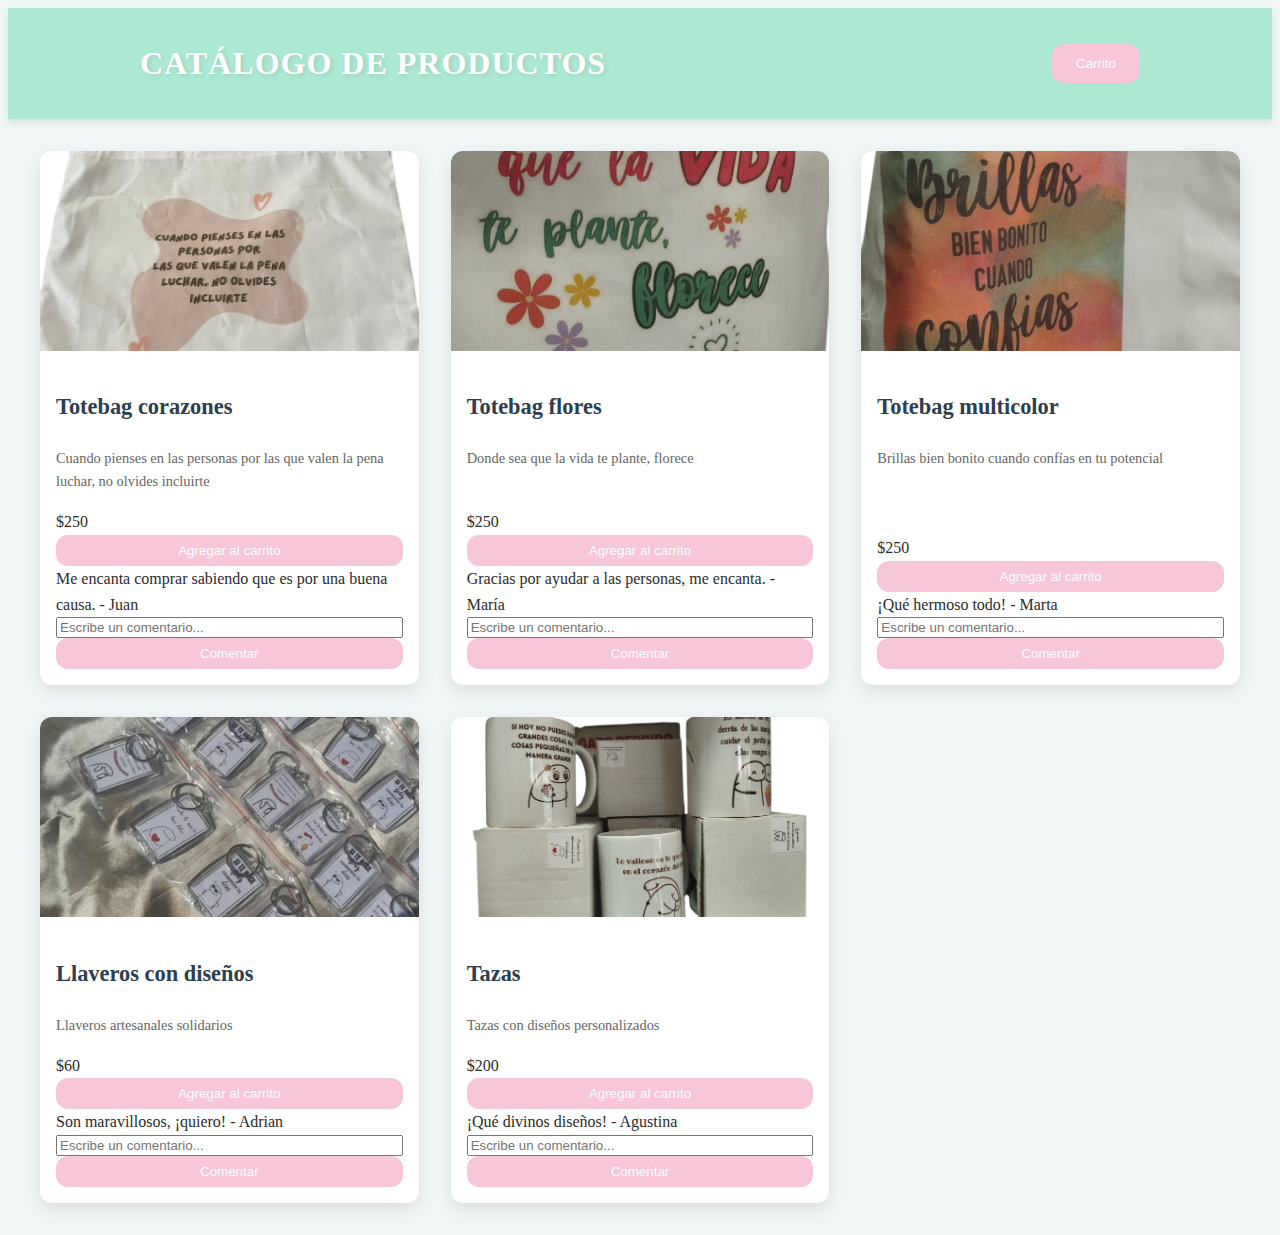
==== commit 1d5b0a12: "arreguele un error que me sali en la consola" ====
--- a/catalogo.html
+++ b/catalogo.html
@@ -3,10 +3,10 @@
 <head>
     <meta charset="UTF-8">
     <meta name="viewport" content="width=device-width, initial-scale=1.0">
+    <title>Catálogo de Productos</title>
+    <link href="https://fonts.googleapis.com/css2?family=Lato:wght@300;400;700&display=swap" rel="stylesheet">
     <link rel="stylesheet" href="catalogo.css">
     <script src="script.js" defer></script>
-    <link href="https://fonts.googleapis.com/css2?family=Lato:wght@300;400;700&display=swap" rel="stylesheet">
-    <title>Catálogo de Productos</title>
 </head>
 <body>
     <header>
--- a/catalogo.css
+++ b/catalogo.css
@@ -2,7 +2,7 @@
 
 :root { 
   --color-primary: #2c3e50; 
-  --color-secondary: #a3d9c5; 
+  --color-secondary: #ade8d2; 
   --color-accent: #f7c6d9; 
   --color-background: #f1f7f6; 
   --color-text: #2b2b2b;
@@ -254,7 +254,7 @@
     box-shadow: var(--box-shadow);
     gap: 1.5rem;
     min-height: 220px; 
-    border-left: 5px solid var(--color-accent); /* Añadido borde izquierdo para énfasis */
+    border-left: 5px solid var(--color-accent); 
   }
   
   .comment-container h2 {
